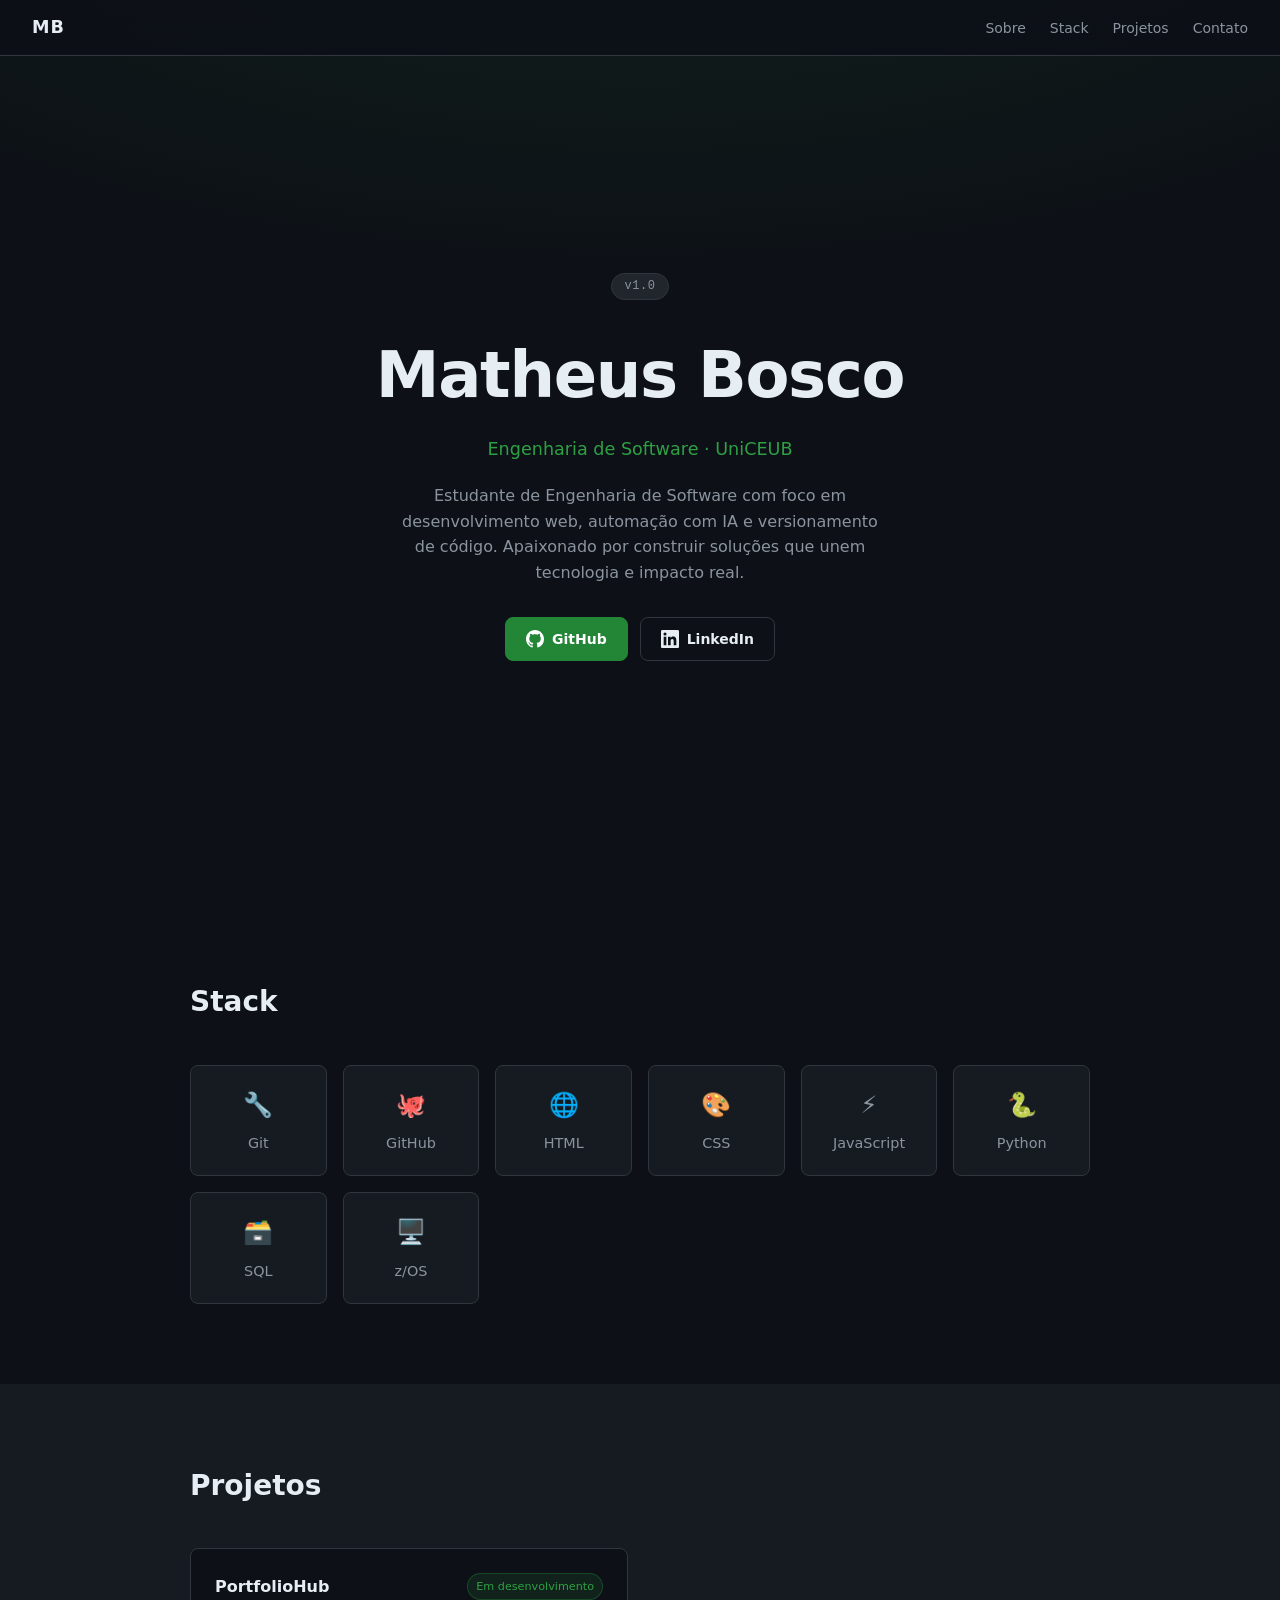
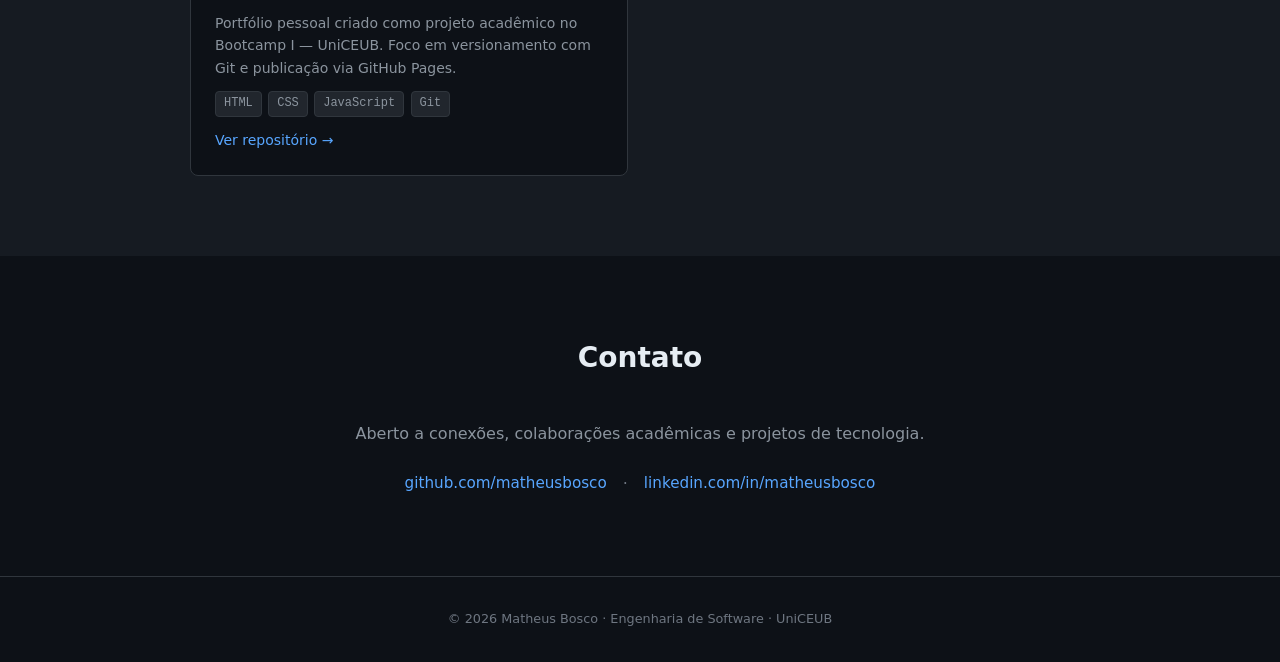
==== academico/portfoliohub/index.html @ d2844bef "feat: add portfoliohub v1.0 web page" ====
<!DOCTYPE html>
<html lang="pt-BR">
<head>
  <meta charset="UTF-8" />
  <meta name="viewport" content="width=device-width, initial-scale=1.0" />
  <title>Matheus Bosco — Portfólio</title>
  <link rel="stylesheet" href="style.css" />
</head>
<body>
  <header>
    <nav class="navbar">
      <span class="nav-logo">MB</span>
      <ul class="nav-links">
        <li><a href="#sobre">Sobre</a></li>
        <li><a href="#stack">Stack</a></li>
        <li><a href="#projetos">Projetos</a></li>
        <li><a href="#contato">Contato</a></li>
      </ul>
    </nav>
  </header>

  <main>
    <section class="hero" id="sobre">
      <div class="hero-content">
        <div class="hero-badge">v1.0</div>
        <h1>Matheus Bosco</h1>
        <p class="hero-subtitle">Engenharia de Software · UniCEUB</p>
        <p class="hero-description">
          Estudante de Engenharia de Software com foco em desenvolvimento web,
          automação com IA e versionamento de código. Apaixonado por construir
          soluções que unem tecnologia e impacto real.
        </p>
        <div class="hero-actions">
          <a href="https://github.com/matheusbosco" target="_blank" rel="noopener" class="btn btn-primary">
            <svg xmlns="http://www.w3.org/2000/svg" width="18" height="18" viewBox="0 0 24 24" fill="currentColor"><path d="M12 0C5.37 0 0 5.37 0 12c0 5.31 3.435 9.795 8.205 11.385.6.105.825-.255.825-.57 0-.285-.015-1.23-.015-2.235-3.015.555-3.795-.735-4.035-1.41-.135-.345-.72-1.41-1.23-1.695-.42-.225-1.02-.78-.015-.795.945-.015 1.62.87 1.845 1.23 1.08 1.815 2.805 1.305 3.495.99.105-.78.42-1.305.765-1.605-2.67-.3-5.46-1.335-5.46-5.925 0-1.305.465-2.385 1.23-3.225-.12-.3-.54-1.53.12-3.18 0 0 1.005-.315 3.3 1.23.96-.27 1.98-.405 3-.405s2.04.135 3 .405c2.295-1.56 3.3-1.23 3.3-1.23.66 1.65.24 2.88.12 3.18.765.84 1.23 1.905 1.23 3.225 0 4.605-2.805 5.625-5.475 5.925.435.375.81 1.095.81 2.22 0 1.605-.015 2.895-.015 3.3 0 .315.225.69.825.57A12.02 12.02 0 0 0 24 12c0-6.63-5.37-12-12-12z"/></svg>
            GitHub
          </a>
          <a href="https://linkedin.com/in/matheusbosco" target="_blank" rel="noopener" class="btn btn-secondary">
            <svg xmlns="http://www.w3.org/2000/svg" width="18" height="18" viewBox="0 0 24 24" fill="currentColor"><path d="M20.447 20.452h-3.554v-5.569c0-1.328-.027-3.037-1.852-3.037-1.853 0-2.136 1.445-2.136 2.939v5.667H9.351V9h3.414v1.561h.046c.477-.9 1.637-1.85 3.37-1.85 3.601 0 4.267 2.37 4.267 5.455v6.286zM5.337 7.433a2.062 2.062 0 0 1-2.063-2.065 2.064 2.064 0 1 1 2.063 2.065zm1.782 13.019H3.555V9h3.564v11.452zM22.225 0H1.771C.792 0 0 .774 0 1.729v20.542C0 23.227.792 24 1.771 24h20.451C23.2 24 24 23.227 24 22.271V1.729C24 .774 23.2 0 22.222 0h.003z"/></svg>
            LinkedIn
          </a>
        </div>
      </div>
    </section>

    <section class="section" id="stack">
      <div class="container">
        <h2 class="section-title">Stack</h2>
        <div class="stack-grid">
          <div class="stack-item">
            <span class="stack-icon">🔧</span>
            <span>Git</span>
          </div>
          <div class="stack-item">
            <span class="stack-icon">🐙</span>
            <span>GitHub</span>
          </div>
          <div class="stack-item">
            <span class="stack-icon">🌐</span>
            <span>HTML</span>
          </div>
          <div class="stack-item">
            <span class="stack-icon">🎨</span>
            <span>CSS</span>
          </div>
          <div class="stack-item">
            <span class="stack-icon">⚡</span>
            <span>JavaScript</span>
          </div>
          <div class="stack-item">
            <span class="stack-icon">🐍</span>
            <span>Python</span>
          </div>
          <div class="stack-item">
            <span class="stack-icon">🗃️</span>
            <span>SQL</span>
          </div>
          <div class="stack-item">
            <span class="stack-icon">🖥️</span>
            <span>z/OS</span>
          </div>
        </div>
      </div>
    </section>

    <section class="section section-alt" id="projetos">
      <div class="container">
        <h2 class="section-title">Projetos</h2>
        <div class="projects-grid">
          <div class="project-card">
            <div class="project-header">
              <h3>PortfolioHub</h3>
              <span class="project-tag">Em desenvolvimento</span>
            </div>
            <p>Portfólio pessoal criado como projeto acadêmico no Bootcamp I — UniCEUB. Foco em versionamento com Git e publicação via GitHub Pages.</p>
            <div class="project-stack">
              <span>HTML</span><span>CSS</span><span>JavaScript</span><span>Git</span>
            </div>
            <a href="https://github.com/matheusbosco/portfoliohub" target="_blank" rel="noopener" class="project-link">Ver repositório →</a>
          </div>
        </div>
      </div>
    </section>

    <section class="section" id="contato">
      <div class="container contato-container">
        <h2 class="section-title">Contato</h2>
        <p class="contato-desc">Aberto a conexões, colaborações acadêmicas e projetos de tecnologia.</p>
        <div class="contato-links">
          <a href="https://github.com/matheusbosco" target="_blank" rel="noopener">github.com/matheusbosco</a>
          <span class="divider">·</span>
          <a href="https://linkedin.com/in/matheusbosco" target="_blank" rel="noopener">linkedin.com/in/matheusbosco</a>
        </div>
      </div>
    </section>
  </main>

  <footer>
    <p>© 2026 Matheus Bosco · Engenharia de Software · UniCEUB</p>
  </footer>

  <script src="script.js"></script>
</body>
</html>
---- academico/portfoliohub/style.css ----
*, *::before, *::after {
  box-sizing: border-box;
  margin: 0;
  padding: 0;
}

:root {
  --bg: #0d1117;
  --surface: #161b22;
  --surface-2: #21262d;
  --border: #30363d;
  --accent: #238636;
  --accent-hover: #2ea043;
  --text-primary: #e6edf3;
  --text-secondary: #8b949e;
  --text-muted: #6e7681;
  --link: #58a6ff;
  --radius: 8px;
  --font: 'Segoe UI', system-ui, -apple-system, sans-serif;
}

html {
  scroll-behavior: smooth;
}

body {
  font-family: var(--font);
  background: var(--bg);
  color: var(--text-primary);
  line-height: 1.6;
  min-height: 100vh;
}

/* ── Navbar ── */
.navbar {
  position: fixed;
  top: 0;
  left: 0;
  right: 0;
  z-index: 100;
  display: flex;
  align-items: center;
  justify-content: space-between;
  padding: 0 2rem;
  height: 56px;
  background: rgba(13, 17, 23, 0.92);
  backdrop-filter: blur(12px);
  border-bottom: 1px solid var(--border);
}

.nav-logo {
  font-size: 1.1rem;
  font-weight: 700;
  color: var(--text-primary);
  letter-spacing: 0.05em;
}

.nav-links {
  list-style: none;
  display: flex;
  gap: 1.5rem;
}

.nav-links a {
  color: var(--text-secondary);
  text-decoration: none;
  font-size: 0.875rem;
  transition: color 0.2s;
}

.nav-links a:hover {
  color: var(--text-primary);
}

/* ── Hero ── */
.hero {
  min-height: 100vh;
  display: flex;
  align-items: center;
  justify-content: center;
  text-align: center;
  padding: 5rem 2rem 3rem;
  background: radial-gradient(ellipse 80% 50% at 50% -20%, rgba(35, 134, 54, 0.15), transparent);
}

.hero-content {
  max-width: 640px;
}

.hero-badge {
  display: inline-block;
  padding: 0.2rem 0.75rem;
  background: var(--surface-2);
  border: 1px solid var(--border);
  border-radius: 20px;
  font-size: 0.75rem;
  color: var(--text-secondary);
  margin-bottom: 1.5rem;
  font-family: monospace;
  letter-spacing: 0.05em;
}

.hero h1 {
  font-size: clamp(2.5rem, 6vw, 4rem);
  font-weight: 700;
  letter-spacing: -0.02em;
  margin-bottom: 0.5rem;
}

.hero-subtitle {
  font-size: 1.1rem;
  color: var(--accent-hover);
  margin-bottom: 1.25rem;
  font-weight: 500;
}

.hero-description {
  font-size: 1rem;
  color: var(--text-secondary);
  max-width: 480px;
  margin: 0 auto 2rem;
}

.hero-actions {
  display: flex;
  gap: 0.75rem;
  justify-content: center;
  flex-wrap: wrap;
}

/* ── Buttons ── */
.btn {
  display: inline-flex;
  align-items: center;
  gap: 0.5rem;
  padding: 0.6rem 1.25rem;
  border-radius: var(--radius);
  font-size: 0.875rem;
  font-weight: 600;
  text-decoration: none;
  transition: all 0.2s;
  cursor: pointer;
}

.btn-primary {
  background: var(--accent);
  color: #fff;
  border: 1px solid var(--accent);
}

.btn-primary:hover {
  background: var(--accent-hover);
  border-color: var(--accent-hover);
}

.btn-secondary {
  background: transparent;
  color: var(--text-primary);
  border: 1px solid var(--border);
}

.btn-secondary:hover {
  background: var(--surface-2);
}

/* ── Sections ── */
.section {
  padding: 5rem 2rem;
}

.section-alt {
  background: var(--surface);
}

.container {
  max-width: 900px;
  margin: 0 auto;
}

.section-title {
  font-size: 1.75rem;
  font-weight: 700;
  margin-bottom: 2.5rem;
  color: var(--text-primary);
}

/* ── Stack ── */
.stack-grid {
  display: grid;
  grid-template-columns: repeat(auto-fill, minmax(130px, 1fr));
  gap: 1rem;
}

.stack-item {
  display: flex;
  flex-direction: column;
  align-items: center;
  gap: 0.5rem;
  padding: 1.25rem 1rem;
  background: var(--surface);
  border: 1px solid var(--border);
  border-radius: var(--radius);
  font-size: 0.9rem;
  font-weight: 500;
  color: var(--text-secondary);
  transition: border-color 0.2s, color 0.2s;
}

.stack-item:hover {
  border-color: var(--accent);
  color: var(--text-primary);
}

.stack-icon {
  font-size: 1.5rem;
}

/* ── Projects ── */
.projects-grid {
  display: grid;
  grid-template-columns: repeat(auto-fill, minmax(300px, 1fr));
  gap: 1.5rem;
}

.project-card {
  padding: 1.5rem;
  background: var(--bg);
  border: 1px solid var(--border);
  border-radius: var(--radius);
  display: flex;
  flex-direction: column;
  gap: 0.75rem;
  transition: border-color 0.2s, transform 0.2s;
}

.project-card:hover {
  border-color: var(--accent);
  transform: translateY(-2px);
}

.project-header {
  display: flex;
  align-items: center;
  justify-content: space-between;
  gap: 0.5rem;
}

.project-header h3 {
  font-size: 1rem;
  font-weight: 600;
}

.project-tag {
  font-size: 0.7rem;
  padding: 0.2rem 0.5rem;
  background: rgba(35, 134, 54, 0.15);
  border: 1px solid rgba(35, 134, 54, 0.4);
  border-radius: 20px;
  color: var(--accent-hover);
  white-space: nowrap;
}

.project-card p {
  font-size: 0.875rem;
  color: var(--text-secondary);
}

.project-stack {
  display: flex;
  flex-wrap: wrap;
  gap: 0.4rem;
}

.project-stack span {
  font-size: 0.75rem;
  padding: 0.15rem 0.5rem;
  background: var(--surface-2);
  border: 1px solid var(--border);
  border-radius: 4px;
  color: var(--text-secondary);
  font-family: monospace;
}

.project-link {
  color: var(--link);
  text-decoration: none;
  font-size: 0.875rem;
  font-weight: 500;
  margin-top: auto;
  transition: opacity 0.2s;
}

.project-link:hover {
  opacity: 0.8;
}

/* ── Contato ── */
.contato-container {
  text-align: center;
}

.contato-desc {
  color: var(--text-secondary);
  margin-bottom: 1.5rem;
}

.contato-links {
  display: flex;
  align-items: center;
  justify-content: center;
  gap: 1rem;
  flex-wrap: wrap;
}

.contato-links a {
  color: var(--link);
  text-decoration: none;
  font-size: 0.95rem;
  transition: opacity 0.2s;
}

.contato-links a:hover {
  opacity: 0.8;
}

.divider {
  color: var(--text-muted);
}

/* ── Footer ── */
footer {
  text-align: center;
  padding: 2rem;
  border-top: 1px solid var(--border);
  color: var(--text-muted);
  font-size: 0.8rem;
}

/* ── Responsive ── */
@media (max-width: 600px) {
  .nav-links {
    display: none;
  }

  .stack-grid {
    grid-template-columns: repeat(auto-fill, minmax(100px, 1fr));
  }
}
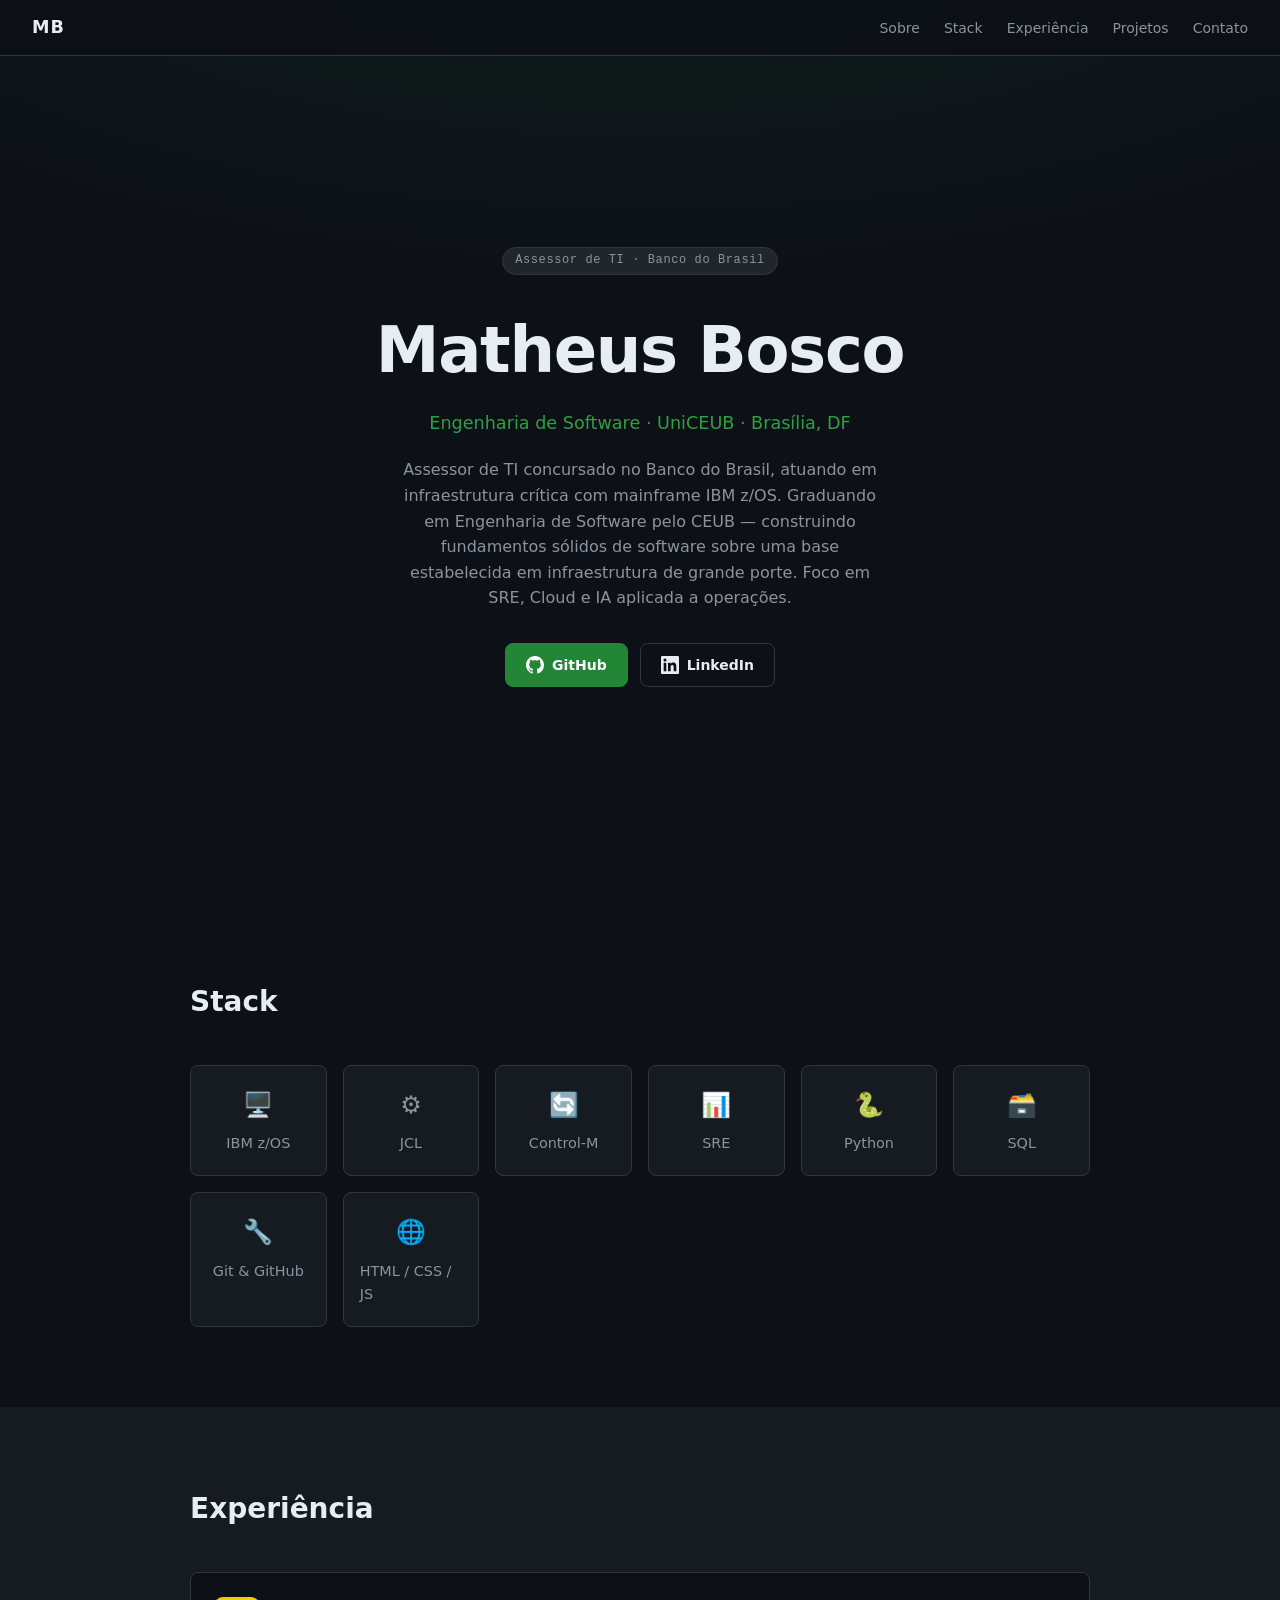
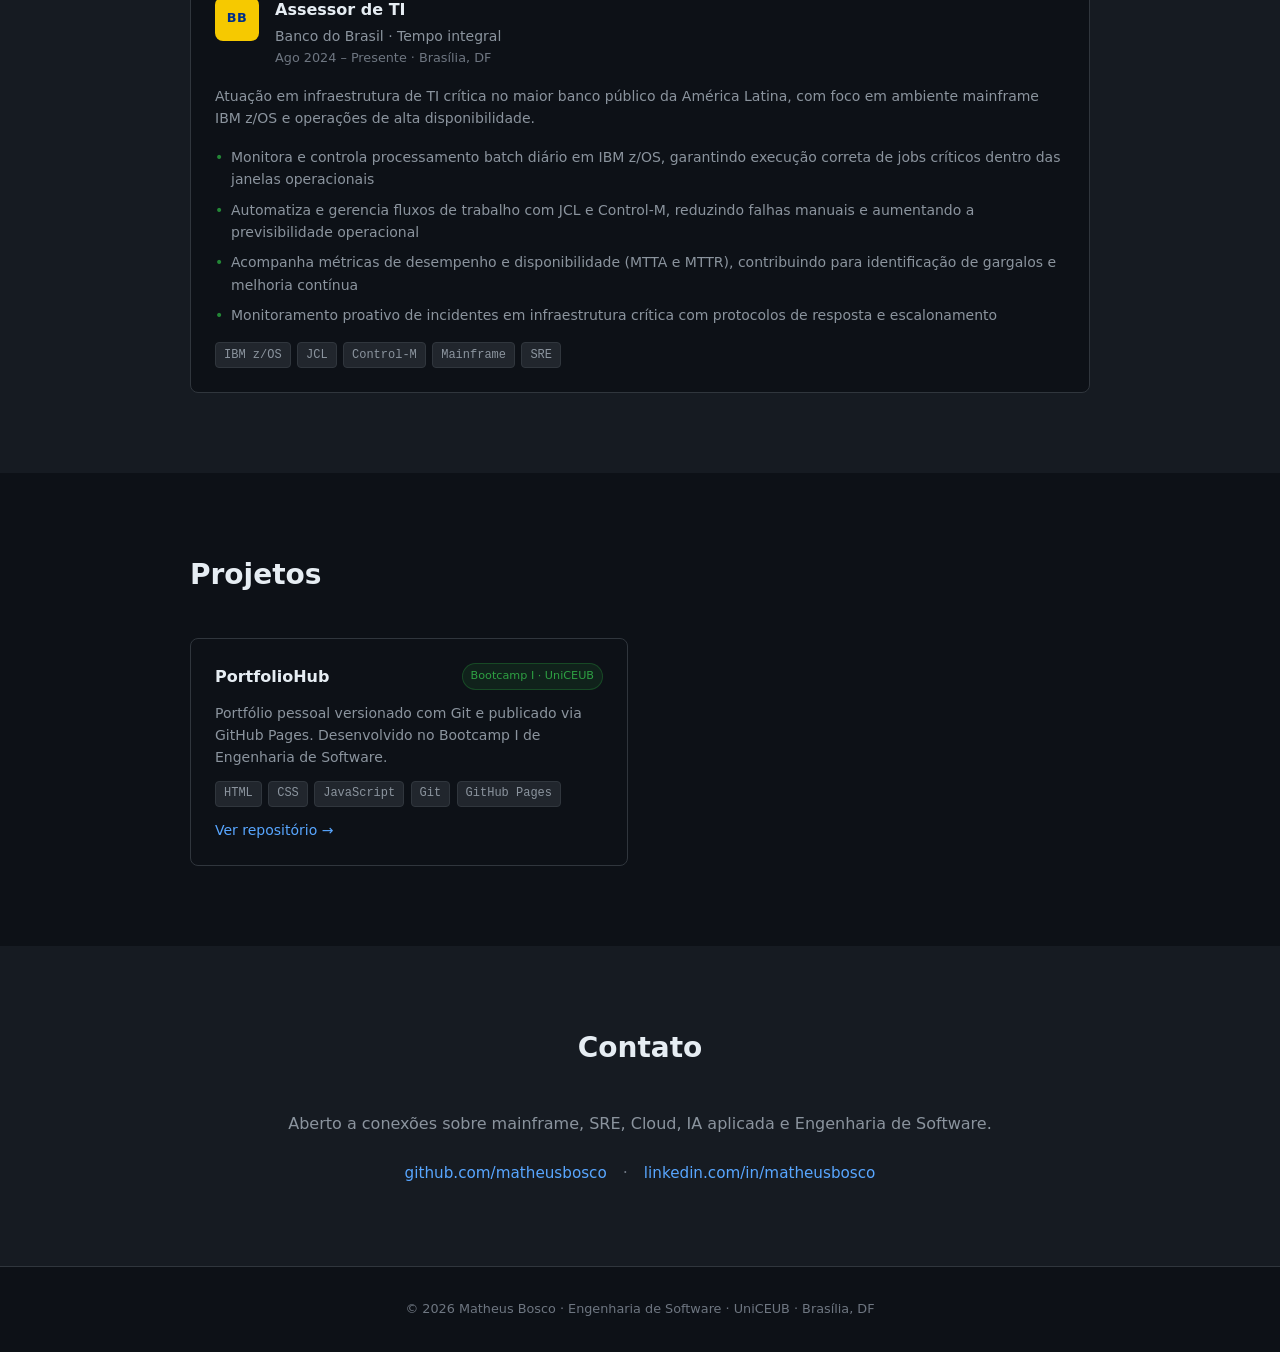
==== commit 16d863f7: "feat: update portfolio with real experience and stack" ====
--- a/academico/portfoliohub/index.html
+++ b/academico/portfoliohub/index.html
@@ -13,6 +13,7 @@
       <ul class="nav-links">
         <li><a href="#sobre">Sobre</a></li>
         <li><a href="#stack">Stack</a></li>
+        <li><a href="#experiencia">Experiência</a></li>
         <li><a href="#projetos">Projetos</a></li>
         <li><a href="#contato">Contato</a></li>
       </ul>
@@ -22,13 +23,14 @@
   <main>
     <section class="hero" id="sobre">
       <div class="hero-content">
-        <div class="hero-badge">v1.0</div>
+        <div class="hero-badge">Assessor de TI · Banco do Brasil</div>
         <h1>Matheus Bosco</h1>
-        <p class="hero-subtitle">Engenharia de Software · UniCEUB</p>
+        <p class="hero-subtitle">Engenharia de Software · UniCEUB · Brasília, DF</p>
         <p class="hero-description">
-          Estudante de Engenharia de Software com foco em desenvolvimento web,
-          automação com IA e versionamento de código. Apaixonado por construir
-          soluções que unem tecnologia e impacto real.
+          Assessor de TI concursado no Banco do Brasil, atuando em infraestrutura crítica
+          com mainframe IBM z/OS. Graduando em Engenharia de Software pelo CEUB — construindo
+          fundamentos sólidos de software sobre uma base estabelecida em infraestrutura de grande porte.
+          Foco em SRE, Cloud e IA aplicada a operações.
         </p>
         <div class="hero-actions">
           <a href="https://github.com/matheusbosco" target="_blank" rel="noopener" class="btn btn-primary">
@@ -48,24 +50,20 @@
         <h2 class="section-title">Stack</h2>
         <div class="stack-grid">
           <div class="stack-item">
-            <span class="stack-icon">🔧</span>
-            <span>Git</span>
+            <span class="stack-icon">🖥️</span>
+            <span>IBM z/OS</span>
           </div>
           <div class="stack-item">
-            <span class="stack-icon">🐙</span>
-            <span>GitHub</span>
+            <span class="stack-icon">⚙️</span>
+            <span>JCL</span>
           </div>
           <div class="stack-item">
-            <span class="stack-icon">🌐</span>
-            <span>HTML</span>
+            <span class="stack-icon">🔄</span>
+            <span>Control-M</span>
           </div>
           <div class="stack-item">
-            <span class="stack-icon">🎨</span>
-            <span>CSS</span>
-          </div>
-          <div class="stack-item">
-            <span class="stack-icon">⚡</span>
-            <span>JavaScript</span>
+            <span class="stack-icon">📊</span>
+            <span>SRE</span>
           </div>
           <div class="stack-item">
             <span class="stack-icon">🐍</span>
@@ -76,25 +74,58 @@
             <span>SQL</span>
           </div>
           <div class="stack-item">
-            <span class="stack-icon">🖥️</span>
-            <span>z/OS</span>
+            <span class="stack-icon">🔧</span>
+            <span>Git & GitHub</span>
+          </div>
+          <div class="stack-item">
+            <span class="stack-icon">🌐</span>
+            <span>HTML / CSS / JS</span>
           </div>
         </div>
       </div>
     </section>
 
-    <section class="section section-alt" id="projetos">
+    <section class="section section-alt" id="experiencia">
+      <div class="container">
+        <h2 class="section-title">Experiência</h2>
+        <div class="exp-card">
+          <div class="exp-header">
+            <div class="exp-logo">BB</div>
+            <div class="exp-meta">
+              <h3>Assessor de TI</h3>
+              <p class="exp-company">Banco do Brasil · Tempo integral</p>
+              <p class="exp-period">Ago 2024 – Presente · Brasília, DF</p>
+            </div>
+          </div>
+          <p class="exp-desc">
+            Atuação em infraestrutura de TI crítica no maior banco público da América Latina,
+            com foco em ambiente mainframe IBM z/OS e operações de alta disponibilidade.
+          </p>
+          <ul class="exp-bullets">
+            <li>Monitora e controla processamento batch diário em IBM z/OS, garantindo execução correta de jobs críticos dentro das janelas operacionais</li>
+            <li>Automatiza e gerencia fluxos de trabalho com JCL e Control-M, reduzindo falhas manuais e aumentando a previsibilidade operacional</li>
+            <li>Acompanha métricas de desempenho e disponibilidade (MTTA e MTTR), contribuindo para identificação de gargalos e melhoria contínua</li>
+            <li>Monitoramento proativo de incidentes em infraestrutura crítica com protocolos de resposta e escalonamento</li>
+          </ul>
+          <div class="exp-tags">
+            <span>IBM z/OS</span><span>JCL</span><span>Control-M</span><span>Mainframe</span><span>SRE</span>
+          </div>
+        </div>
+      </div>
+    </section>
+
+    <section class="section" id="projetos">
       <div class="container">
         <h2 class="section-title">Projetos</h2>
         <div class="projects-grid">
           <div class="project-card">
             <div class="project-header">
               <h3>PortfolioHub</h3>
-              <span class="project-tag">Em desenvolvimento</span>
+              <span class="project-tag">Bootcamp I · UniCEUB</span>
             </div>
-            <p>Portfólio pessoal criado como projeto acadêmico no Bootcamp I — UniCEUB. Foco em versionamento com Git e publicação via GitHub Pages.</p>
+            <p>Portfólio pessoal versionado com Git e publicado via GitHub Pages. Desenvolvido no Bootcamp I de Engenharia de Software.</p>
             <div class="project-stack">
-              <span>HTML</span><span>CSS</span><span>JavaScript</span><span>Git</span>
+              <span>HTML</span><span>CSS</span><span>JavaScript</span><span>Git</span><span>GitHub Pages</span>
             </div>
             <a href="https://github.com/matheusbosco/portfoliohub" target="_blank" rel="noopener" class="project-link">Ver repositório →</a>
           </div>
@@ -102,10 +133,10 @@
       </div>
     </section>
 
-    <section class="section" id="contato">
+    <section class="section section-alt" id="contato">
       <div class="container contato-container">
         <h2 class="section-title">Contato</h2>
-        <p class="contato-desc">Aberto a conexões, colaborações acadêmicas e projetos de tecnologia.</p>
+        <p class="contato-desc">Aberto a conexões sobre mainframe, SRE, Cloud, IA aplicada e Engenharia de Software.</p>
         <div class="contato-links">
           <a href="https://github.com/matheusbosco" target="_blank" rel="noopener">github.com/matheusbosco</a>
           <span class="divider">·</span>
@@ -116,7 +147,7 @@
   </main>
 
   <footer>
-    <p>© 2026 Matheus Bosco · Engenharia de Software · UniCEUB</p>
+    <p>© 2026 Matheus Bosco · Engenharia de Software · UniCEUB · Brasília, DF</p>
   </footer>
 
   <script src="script.js"></script>
--- a/academico/portfoliohub/style.css
+++ b/academico/portfoliohub/style.css
@@ -327,6 +327,102 @@
   color: var(--text-muted);
 }
 
+/* ── Experience ── */
+.exp-card {
+  padding: 1.5rem;
+  background: var(--bg);
+  border: 1px solid var(--border);
+  border-radius: var(--radius);
+  display: flex;
+  flex-direction: column;
+  gap: 1rem;
+  transition: border-color 0.2s;
+}
+
+.exp-card:hover {
+  border-color: var(--accent);
+}
+
+.exp-header {
+  display: flex;
+  align-items: flex-start;
+  gap: 1rem;
+}
+
+.exp-logo {
+  width: 44px;
+  height: 44px;
+  min-width: 44px;
+  background: #f6c900;
+  color: #003087;
+  font-size: 0.8rem;
+  font-weight: 800;
+  border-radius: 8px;
+  display: flex;
+  align-items: center;
+  justify-content: center;
+  letter-spacing: 0.03em;
+}
+
+.exp-meta h3 {
+  font-size: 1rem;
+  font-weight: 600;
+  margin-bottom: 0.15rem;
+}
+
+.exp-company {
+  font-size: 0.875rem;
+  color: var(--text-secondary);
+}
+
+.exp-period {
+  font-size: 0.8rem;
+  color: var(--text-muted);
+  margin-top: 0.1rem;
+}
+
+.exp-desc {
+  font-size: 0.875rem;
+  color: var(--text-secondary);
+}
+
+.exp-bullets {
+  list-style: none;
+  display: flex;
+  flex-direction: column;
+  gap: 0.5rem;
+}
+
+.exp-bullets li {
+  font-size: 0.875rem;
+  color: var(--text-secondary);
+  padding-left: 1rem;
+  position: relative;
+}
+
+.exp-bullets li::before {
+  content: "•";
+  position: absolute;
+  left: 0;
+  color: var(--accent);
+}
+
+.exp-tags {
+  display: flex;
+  flex-wrap: wrap;
+  gap: 0.4rem;
+}
+
+.exp-tags span {
+  font-size: 0.75rem;
+  padding: 0.15rem 0.5rem;
+  background: var(--surface-2);
+  border: 1px solid var(--border);
+  border-radius: 4px;
+  color: var(--text-secondary);
+  font-family: monospace;
+}
+
 /* ── Footer ── */
 footer {
   text-align: center;
